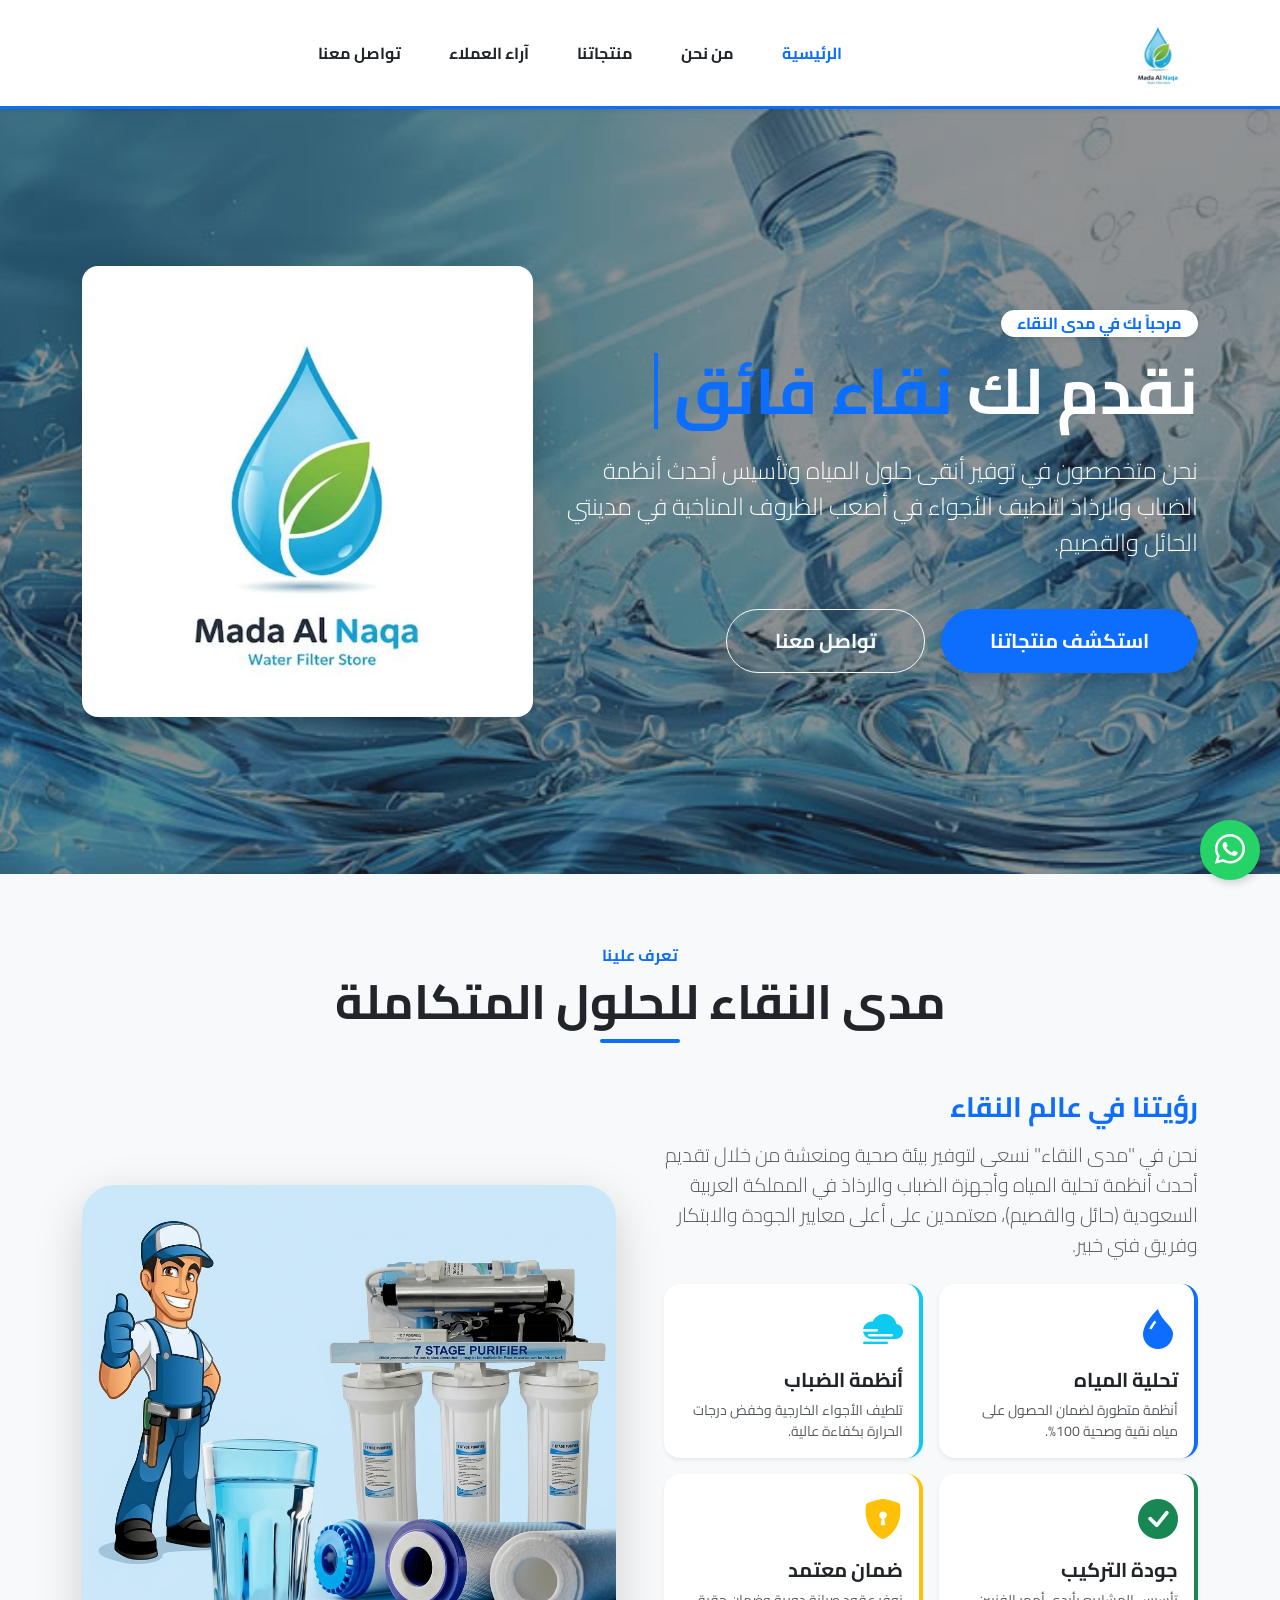
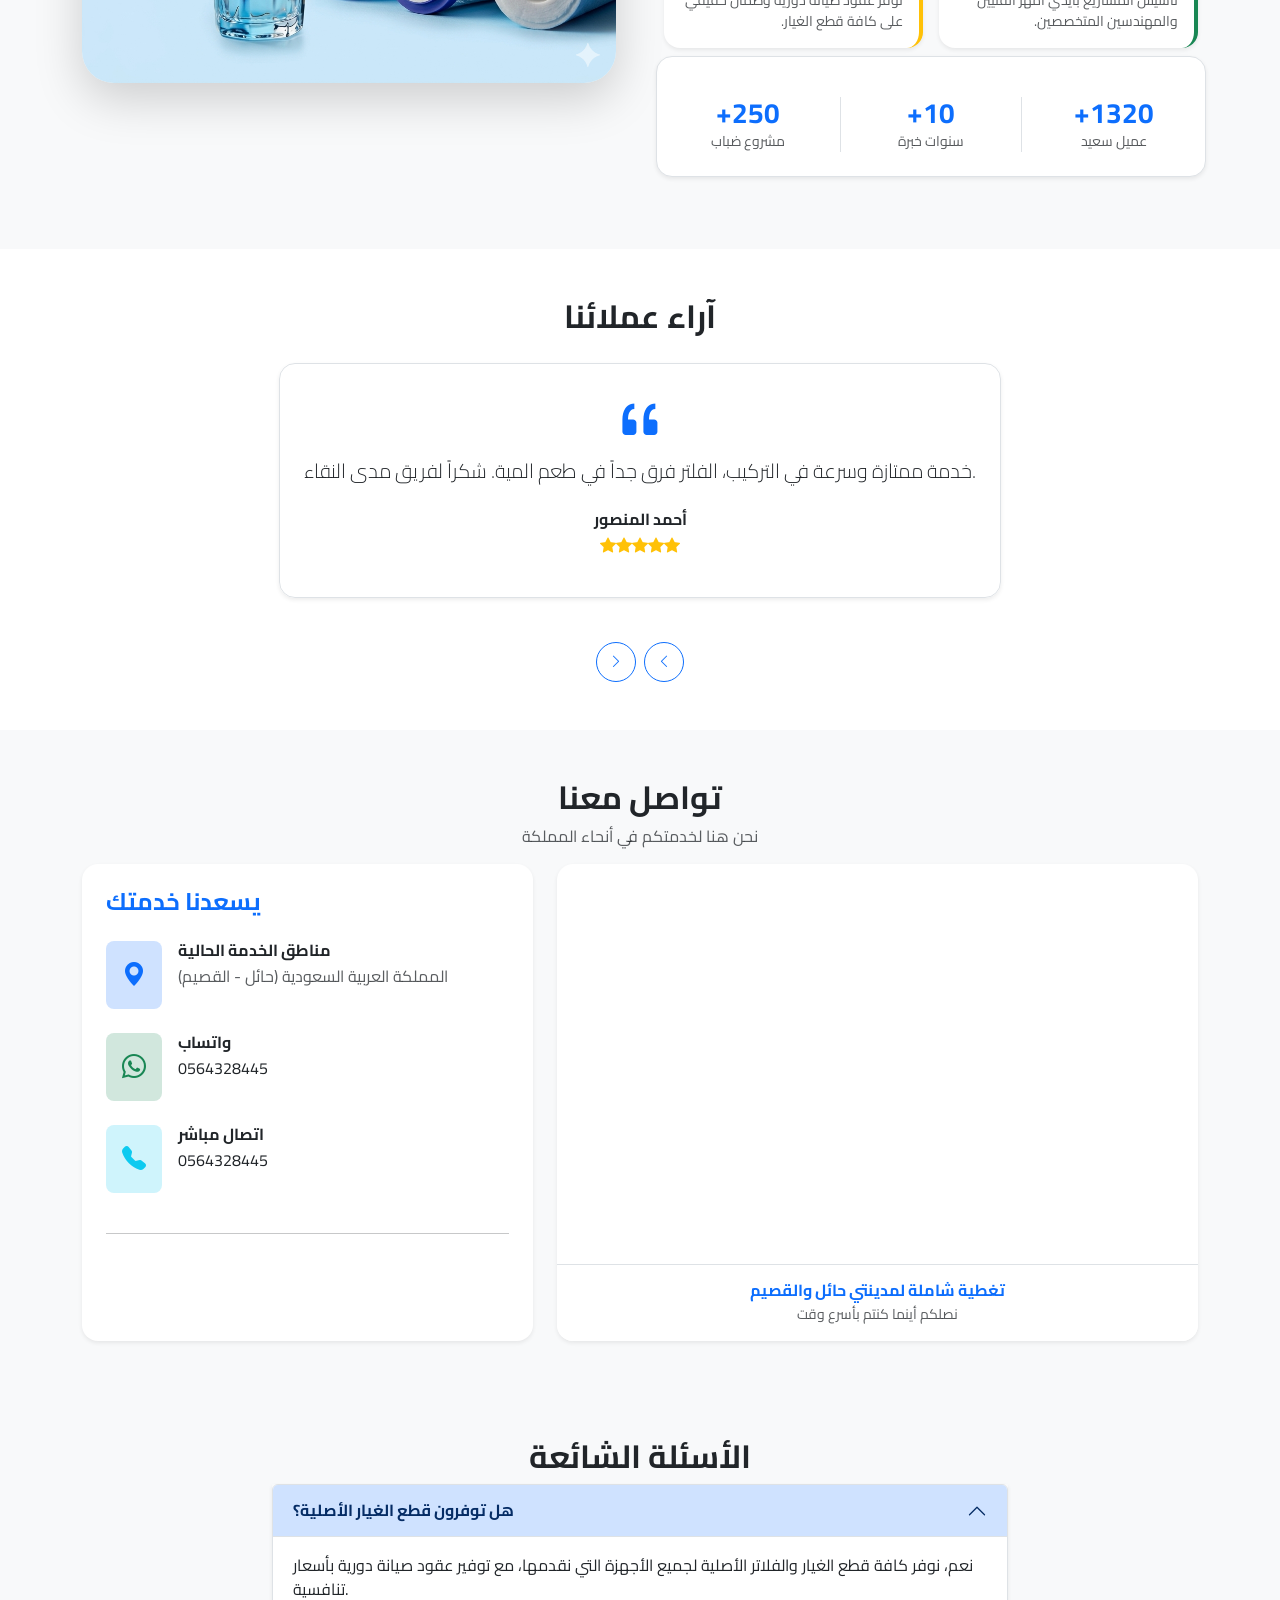
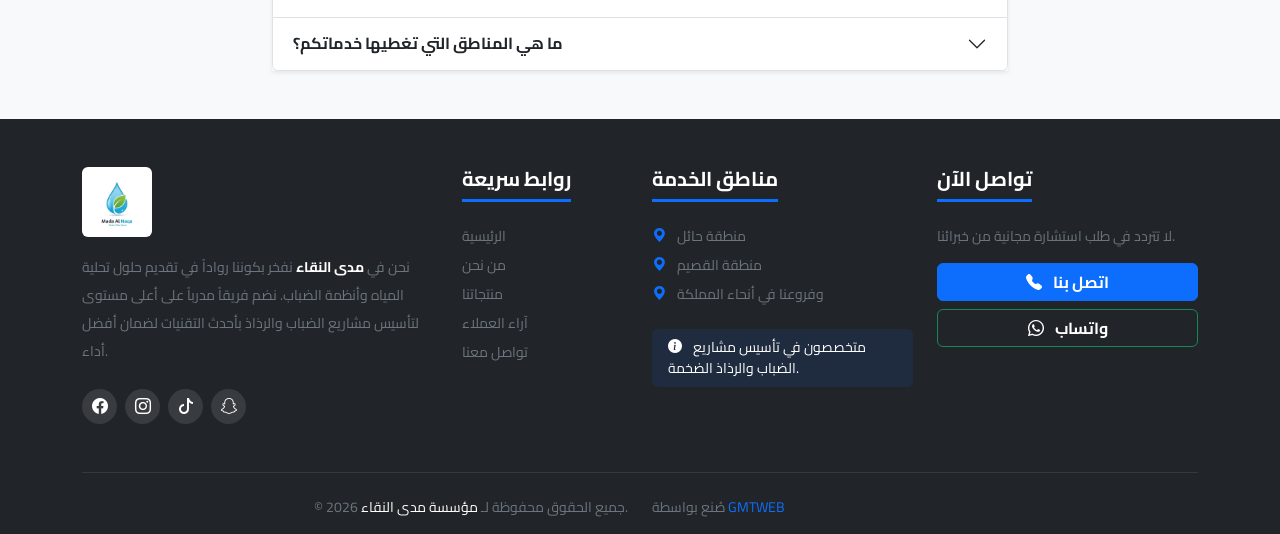
==== index.html @ 0ccb609c "Initial commit for Business project" ====
<!doctype html>
<html lang="en">
  <head>
    <meta charset="UTF-8" />
    <meta name="viewport" content="width=device-width, initial-scale=1.0" />
    <link
      href="https://cdn.jsdelivr.net/npm/bootstrap@5.3.3/dist/css/bootstrap.min.css"
      rel="stylesheet"
    />
    <link
      rel="stylesheet"
      href="https://cdn.jsdelivr.net/npm/bootstrap-icons@1.11.3/font/bootstrap-icons.min.css"
    />
    <link
      href="https://fonts.googleapis.com/css2?family=Cairo:wght@400;600;700&display=swap"
      rel="stylesheet"
    />
    <link rel="stylesheet" href="./Style/style.css" />
    <title>مدى النقاء</title>
  </head>
  <body>
    <nav
      class="navbar navbar-expand-lg sticky-top navbar-light bg-white shadow-sm border-bottom border-primary border-3 py-2"
      dir="rtl"
    >
      <div class="container">
        <a class="navbar-brand me-0" href="#">
          <img
            src="./Style/Photos/logo.jpeg"
            alt="مدى النقاء"
            height="80"
            class="d-inline-block align-top"
          />
        </a>

        <div class="collapse navbar-collapse" id="mainNav">
          <ul
            class="navbar-nav mx-auto mb-2 mb-lg-0 fw-bold gap-lg-3 text-center mt-3 mt-lg-0"
          >
            <li class="nav-item">
              <a class="nav-link text-primary active" href="#hero">الرئيسية</a>
            </li>
            <li class="nav-item">
              <a class="nav-link text-dark" href="#who">من نحن</a>
            </li>
            <li class="nav-item">
              <a class="nav-link text-dark" href="./products/product.html"
                >منتجاتنا</a
              >
            </li>
            <li class="nav-item">
              <a class="nav-link text-dark" href="#testimonials"
                >آراء العملاء</a
              >
            </li>
            <li class="nav-item">
              <a class="nav-link text-dark" href="#contact">تواصل معنا</a>
            </li>
          </ul>
        </div>
        <div class="d-flex align-items-center gap-2">
       

          <button
            class="navbar-toggler border-0 shadow-none"
            type="button"
            data-bs-toggle="collapse"
            data-bs-target="#mainNav"
          >
            <span class="navbar-toggler-icon"></span>
          </button>
        </div>
      </div>
    </nav>
    <!----------------------------------------------------- nav bar ----------------------------------------------------------->
    <section
      id="hero"
      class="hero-bg d-flex align-items-center py-5 position-relative"
      dir="rtl"
      style="
        background-image: url(&quot;./Style/Photos/hero.jpg&quot;);
        background-size: cover;
        background-position: center;
      "
    >
      <div
        class="overlay position-absolute top-0 start-0 w-100 h-100 bg-dark"
        style="opacity: 0.5"
      ></div>
      <div class="container py-lg-5 position-relative z-index-1">
        <div class="row align-items-center">
          <div class="col-lg-7 text-end text-white">
            <h6
              class="text-primary fw-bold text-uppercase mb-3 shadow-sm d-inline-block bg-white px-3 py-1 rounded-pill"
            >
              مرحباً بك في مدى النقاء
            </h6>
            <h1 class="display-3 fw-bold mb-4">
              نقدم لك
              <span
                id="typing"
                class="text-primary border-start border-4 border-primary ps-3"
              ></span>
            </h1>
            <p class="lead mb-5 fs-4">
              نحن متخصصون في توفير أنقى حلول المياه وتأسيس أحدث أنظمة الضباب
              والرذاذ لتلطيف الأجواء في أصعب الظروف المناخية في مدينتي الحائل
              والقصيم.
            </p>
            <div class="d-flex flex-wrap gap-3">
              <a href="./products/product.html"
                class="btn btn-primary btn-lg rounded-pill px-5 py-3 fw-bold shadow"
                >استكشف منتجاتنا</a
              >
              <a
                href="tel:+96630564328445"
                class="btn btn-outline-light btn-lg rounded-pill px-5 py-3 fw-bold"
                >تواصل معنا</a
              >
            </div>
          </div>
          <div class="col-lg-5 d-none d-lg-block">
            <img
              src="./Style/Photos/logo.jpeg"
              class="img-fluid rounded-4 shadow-lg"
              alt="Water Purification"
            />
          </div>
        </div>
      </div>
    </section>
    <!------------------------------------------------------hero end------------------------------------------->
 <section id="who" class="about-section py-5 bg-light" dir="rtl">
    <div class="container py-lg-4">
        <div class="text-center mb-5" data-aos="fade-up">
            <h6 class="text-primary fw-bold text-uppercase" data-key="about_sub">تعرف علينا</h6>
            <h2 class="display-5 fw-bold text-dark" data-key="about_title">مدى النقاء للحلول المتكاملة</h2>
            <div class="mx-auto bg-primary rounded-pill" style="width: 80px; height: 4px"></div>
        </div>

        <div class="row g-5 align-items-center">
            <div class="col-lg-6">
                <h3 class="fw-bold mb-3 text-primary" data-key="vision_title">رؤيتنا في عالم النقاء</h3>
                <p class="lead text-muted mb-4" data-key="vision_text">
                    نحن في "مدى النقاء" نسعى لتوفير بيئة صحية ومنعشة من خلال تقديم أحدث أنظمة تحلية المياه وأجهزة الضباب والرذاذ في المملكة العربية السعودية (حائل والقصيم)، معتمدين على أعلى معايير الجودة والابتكار وفريق فني خبير.
                </p>

                <div class="row g-3 mb-4">
                    <div class="col-md-6">
                        <div class="p-3 bg-white shadow-sm rounded-4 border-end border-primary border-4 h-100 transition-hover">
                            <i class="bi bi-droplet-fill fs-1 text-primary mb-2 d-block"></i>
                            <h5 class="fw-bold" data-key="service_water_title">تحلية المياه</h5>
                            <p class="small text-muted mb-0" data-key="service_water_desc">أنظمة متطورة لضمان الحصول على مياه نقية وصحية 100%.</p>
                        </div>
                    </div>
                    <div class="col-md-6">
                        <div class="p-3 bg-white shadow-sm rounded-4 border-end border-info border-4 h-100 transition-hover">
                            <i class="bi bi-cloud-haze2-fill fs-1 text-info mb-2 d-block"></i>
                            <h5 class="fw-bold" data-key="service_fog_title">أنظمة الضباب</h5>
                            <p class="small text-muted mb-0" data-key="service_fog_desc">تلطيف الأجواء الخارجية وخفض درجات الحرارة بكفاءة عالية.</p>
                        </div>
                    </div>
                    <div class="col-md-6">
                        <div class="p-3 bg-white shadow-sm rounded-4 border-end border-success border-4 h-100 transition-hover">
                            <i class="bi bi-check-circle-fill fs-1 text-success mb-2 d-block"></i>
                            <h5 class="fw-bold" data-key="service_quality_title">جودة التركيب</h5>
                            <p class="small text-muted mb-0" data-key="service_quality_desc">تأسيس المشاريع بأيدي أمهر الفنيين والمهندسين المتخصصين.</p>
                        </div>
                    </div>
                    <div class="col-md-6">
                        <div class="p-3 bg-white shadow-sm rounded-4 border-end border-warning border-4 h-100 transition-hover">
                            <i class="bi bi-shield-lock-fill fs-1 text-warning mb-2 d-block"></i>
                            <h5 class="fw-bold" data-key="service_warranty_title">ضمان معتمد</h5>
                            <p class="small text-muted mb-0" data-key="service_warranty_desc">نوفر عقود صيانة دورية وضمان حقيقي على كافة قطع الغيار.</p>
                        </div>
                    </div>
                </div>

                <div class="row g-3 text-center bg-white rounded-4 shadow-sm py-4 border">
                    <div class="col-4">
                        <h3 class="fw-bold text-primary mb-0"><span class="counter" data-target="1500">0</span>+</h3>
                        <p class="small text-muted mb-0" data-key="stat_clients">عميل سعيد</p>
                    </div>
                    <div class="col-4 border-start border-end">
                        <h3 class="fw-bold text-primary mb-0"><span class="counter" data-target="10">0</span>+</h3>
                        <p class="small text-muted mb-0" data-key="stat_years">سنوات خبرة</p>
                    </div>
                    <div class="col-4">
                        <h3 class="fw-bold text-primary mb-0"><span class="counter" data-target="250">0</span>+</h3>
                        <p class="small text-muted mb-0" data-key="stat_projects">مشروع ضباب</p>
                    </div>
                </div>
            </div>

      <div class="col-12 col-lg-6 mb-5 mb-lg-0">
    <div class="position-relative">
        
        <img src="./Style/Photos/who.png" class="img-fluid rounded-5 shadow-lg position-relative z-1" alt="About Us" />
        
        <div class="position-absolute top-50 start-50 translate-middle z-2">
            </a>
        </div>
    </div>
</div>
        </div>
    </div>
</section>
    <!-- Customers end  -->
    <section class="py-5 bg-white" id="testimonials">
      <div class="container">
        <div class="section-title text-center">
          <h2 class="fw-bold text-dark">آراء عملائنا</h2>
        </div>

        <div
          id="customerCarousel"
          class="carousel slide"
          data-bs-ride="carousel"
        >
          <div class="carousel-inner">
            <div class="carousel-item active">
              <div class="row justify-content-center">
                <div class="col-md-8 text-center">
                  <div class="p-4 shadow-sm rounded-4 border">
                    <i class="bi bi-quote text-primary display-4"></i>
                    <p class="lead mb-4">
                      خدمة ممتازة وسرعة في التركيب، الفلتر فرق جداً في طعم
                      المية. شكراً لفريق مدى النقاء.
                    </p>
                    <h6 class="fw-bold mb-1">أحمد المنصور</h6>
                    <div class="text-warning mb-3">
                      <i class="bi bi-star-fill"></i
                      ><i class="bi bi-star-fill"></i
                      ><i class="bi bi-star-fill"></i
                      ><i class="bi bi-star-fill"></i
                      ><i class="bi bi-star-fill"></i>
                    </div>
                  </div>
                </div>
              </div>
            </div>

            <div class="carousel-item">
              <div class="row justify-content-center">
                <div class="col-md-8 text-center">
                  <div class="p-4 shadow-sm rounded-4 border">
                    <i class="bi bi-quote text-primary display-4"></i>
                    <p class="lead mb-4">
                      نظام الرذاذ في الكافيه عندي غير الأجواء تماماً، الزباين
                      مبسوطة جداً بالتبريد.
                    </p>
                    <h6 class="fw-bold mb-1">خالد العتيبي</h6>
                    <div class="text-warning mb-3">
                      <i class="bi bi-star-fill"></i
                      ><i class="bi bi-star-fill"></i
                      ><i class="bi bi-star-fill"></i
                      ><i class="bi bi-star-fill"></i
                      ><i class="bi bi-star-fill"></i>
                    </div>
                  </div>
                </div>
              </div>
            </div>

            <div class="carousel-item">
              <div class="row justify-content-center">
                <div class="col-md-8 text-center">
                  <div class="p-4 shadow-sm rounded-4 border">
                    <i class="bi bi-quote text-primary display-4"></i>
                    <p class="lead mb-4">
                      التزام بالمواعيد وأمانة في الشغل، أنصح بشدة بالتعامل معهم
                      في محطات التحلية.
                    </p>
                    <h6 class="fw-bold mb-1">محمد الشمري</h6>
                    <div class="text-warning mb-3">
                      <i class="bi bi-star-fill"></i
                      ><i class="bi bi-star-fill"></i
                      ><i class="bi bi-star-fill"></i
                      ><i class="bi bi-star-fill"></i
                      ><i class="bi bi-star-half"></i>
                    </div>
                  </div>
                </div>
              </div>
            </div>
          </div>

          <div class="d-flex justify-content-center mt-4 gap-2">
            <button
              class="btn btn-outline-primary btn-sm rounded-circle"
              type="button"
              data-bs-target="#customerCarousel"
              data-bs-slide="prev"
            >
              <i class="bi bi-chevron-right"></i>
            </button>
            <button
              class="btn btn-outline-primary btn-sm rounded-circle"
              type="button"
              data-bs-target="#customerCarousel"
              data-bs-slide="next"
            >
              <i class="bi bi-chevron-left"></i>
            </button>
          </div>
        </div>
      </div>
    </section>

    <!--  contact section  -->
    <section class="py-5 bg-light" id="contact">
      <div class="container">
        <div class="section-title text-center">
          <h2 class="fw-bold text-dark">تواصل معنا</h2>
          <p class="text-muted">نحن هنا لخدمتكم في أنحاء المملكة</p>
        </div>

        <div class="row g-4">
          <div class="col-lg-5">
            <div class="card h-100 border-0 shadow-sm p-4 rounded-4">
              <h4 class="fw-bold text-primary mb-4">يسعدنا خدمتك</h4>

              <div class="d-flex align-items-start mb-4">
                <div class="bg-primary-subtle p-3 rounded-3 me-3">
                  <i class="bi bi-geo-alt-fill text-primary fs-4"></i>
                </div>
                <div>
                  <h6 class="fw-bold mb-1">مناطق الخدمة الحالية</h6>
                  <p class="text-muted mb-0">
                    المملكة العربية السعودية (حائل - القصيم)
                  </p>
                </div>
              </div>

              <div class="d-flex align-items-start mb-4">
                <div class="bg-success-subtle p-3 rounded-3 me-3">
                  <i class="bi bi-whatsapp text-success fs-4"></i>
                </div>
                <div>
                  <h6 class="fw-bold mb-1">واتساب</h6>
                  <a
                    href="https://wa.me/966564328445"
                    class="text-decoration-none text-dark"
                    >0564328445</a
                  >
                </div>
              </div>

              <div class="d-flex align-items-start mb-4">
                <div class="bg-info-subtle p-3 rounded-3 me-3">
                  <i class="bi bi-telephone-fill text-info fs-4"></i>
                </div>
                <div>
                  <h6 class="fw-bold mb-1">اتصال مباشر</h6>
                  <a
                    href="tel:+966564328445"
                    class="text-decoration-none text-dark"
                    >0564328445</a
                  >
                </div>
              </div>

              <hr />
            </div>
          </div>

          <div class="col-lg-7">
            <div
              class="card h-100 border-0 shadow-sm overflow-hidden rounded-4"
            >
              <div class="card-body p-0 d-flex flex-column">
                <div class="flex-grow-1">
                  <iframe
                    src="https://www.google.com/maps/embed?pb=!1m18!1m12!1m3!1d3538.433932038192!2d41.66582880000001!3d27.5179749!2m3!1f0!2f0!3f0!3m2!1i1024!2i768!4f13.1!3m3!1m2!1s0x157641fc32abf65d%3A0x117dfb77ad430abf!2z2YXYr9mKINin2YTZhtmC2KfYoSDZgdmE2KfYqtixINmF2YrYp9mHINmI2KPYrNmH2LLZhyDYsdiw2KfYsCDZiNi22KjYp9io!5e0!3m2!1sar!2seg!4v1774879948051!5m2!1sar!2seg"
                    loading="lazy"
                    width="100%"
                    height="400"
                    style="border: 0; display: block"
                    allowfullscreen=""
                    loading="lazy"
                    referrerpolicy="no-referrer-when-downgrade"
                  >
                  </iframe>
                </div>

                <div class="p-3 bg-white text-center border-top">
                  <h6 class="fw-bold mb-1 text-primary">
                    تغطية شاملة لمدينتي حائل والقصيم
                  </h6>
                  <p class="text-muted small mb-0">
                    نصلكم أينما كنتم بأسرع وقت
                  </p>
                </div>
              </div>
            </div>
          </div>
        </div>
      </div>
    </section>
<!-- asks section  -->
 <section class="py-5 bg-light">
    <div class="container">
        <div class="section-title text-center">
            <h2 class="fw-bold text-dark">الأسئلة الشائعة</h2>
        </div>
        <div class="row justify-content-center">
            <div class="col-lg-8">
                <div class="accordion shadow-sm" id="faqAccordion">
                    <div class="accordion-item shadow-none">
                        <h2 class="accordion-header">
                            <button class="accordion-button fw-bold" type="button" data-bs-toggle="collapse" data-bs-target="#q1">
                                هل توفرون قطع الغيار الأصلية؟
                            </button>
                        </h2>
                        <div id="q1" class="accordion-collapse collapse show" data-bs-parent="#faqAccordion">
                            <div class="accordion-body">
                                نعم، نوفر كافة قطع الغيار والفلاتر الأصلية لجميع الأجهزة التي نقدمها، مع توفير عقود صيانة دورية بأسعار تنافسية.
                            </div>
                        </div>
                    </div>
                    <div class="accordion-item shadow-none">
                        <h2 class="accordion-header">
                            <button class="accordion-button collapsed fw-bold" type="button" data-bs-toggle="collapse" data-bs-target="#q2">
                                ما هي المناطق التي تغطيها خدماتكم؟
                            </button>
                        </h2>
                        <div id="q2" class="accordion-collapse collapse" data-bs-parent="#faqAccordion">
                            <div class="accordion-body">
                                نغطي كافة أنحاء مدينتى حائل والقصيم بفرق فنية مجهزة للوصول إليكم أينما كنتم في أسرع وقت.
                            </div>
                        </div>
                    </div>
                </div>
            </div>
        </div>
    </div>
</section>




    <!-- footer end  -->
     <footer class="bg-dark text-white pt-5 pb-3">
    <div class="container">
        <div class="row g-4">
            <div class="col-lg-4 col-md-6">
                <img src="../Style/Photos/logo.jpeg" alt="مدى النقاء" height="70" class="mb-3 rounded bg-white p-1">
                <p class="small text-secondary lh-lg">
                    نحن في <span class="text-white fw-bold">مدى النقاء</span> نفخر بكوننا رواداً في تقديم حلول تحلية المياه وأنظمة الضباب. نضم فريقاً مدرباً على أعلى مستوى لتأسيس مشاريع الضباب والرذاذ بأحدث التقنيات لضمان أفضل أداء.
                </p>
                <div class="d-flex gap-2 mt-4">
                    <a href="https://www.facebook.com/share/18eUU6Benv/" class="social-icon fb"><i class="bi bi-facebook"></i></a>
                    <a href="https://www.instagram.com/mada_al_naga" class="social-icon ig"><i class="bi bi-instagram"></i></a>
                    <a href="https://www.tiktok.com/@mada.al.naqa" class="social-icon tk"><i class="bi bi-tiktok"></i></a>
                    <a href="https://www.snapchat.com/add/madaalnaqa" class="social-icon sn"><i class="bi bi-snapchat"></i></a>
                </div>
            </div>

            <div class="col-lg-2 col-md-6">
                <h5 class="fw-bold mb-4 border-bottom border-primary border-3 pb-2 d-inline-block">روابط سريعة</h5>
                <ul class="list-unstyled footer-links">
                    <li><a href="../index.html" class="text-secondary text-decoration-none small d-block mb-2">الرئيسية</a></li>
                    <li><a href="../index.html#who" class="text-secondary text-decoration-none small d-block mb-2">من نحن</a></li>
                    <li><a href="./products/product.html" class="text-secondary text-decoration-none small d-block mb-2">منتجاتنا</a></li>
                    <li><a href="../index.html#testimonials" class="text-secondary text-decoration-none small d-block mb-2">آراء العملاء</a></li>
                    <li><a href="../index.html#contact" class="text-secondary text-decoration-none small d-block mb-2">تواصل معنا</a></li>
                </ul>
            </div>

            <div class="col-lg-3 col-md-6">
                <h5 class="fw-bold mb-4 border-bottom border-primary border-3 pb-2 d-inline-block">مناطق الخدمة</h5>
                <p class="text-secondary small mb-2"><i class="bi bi-geo-alt-fill text-primary me-2"></i> منطقة حائل</p>
                <p class="text-secondary small mb-2"><i class="bi bi-geo-alt-fill text-primary me-2"></i> منطقة القصيم</p>
                <p class="text-secondary small mb-4"><i class="bi bi-geo-alt-fill text-primary me-2"></i> وفروعنا في أنحاء المملكة</p>
                <div class="alert alert-primary py-2 px-3 small border-0 bg-opacity-10 text-white" style="background-color: rgba(13, 110, 253, 0.1);">
                    <i class="bi bi-info-circle-fill me-2"></i> متخصصون في تأسيس مشاريع الضباب والرذاذ الضخمة.
                </div>
            </div>

            <div class="col-lg-3 col-md-6">
                <h5 class="fw-bold mb-4 border-bottom border-primary border-3 pb-2 d-inline-block">تواصل الآن</h5>
                <p class="text-secondary small mb-3">لا تتردد في طلب استشارة مجانية من خبرائنا.</p>
                <a href="tel:+966564328445" class="btn btn-primary w-100 mb-2 fw-bold"><i class="bi bi-telephone-fill me-2"></i> اتصل بنا</a>
                <a href="https://wa.me/966564328445" class="btn btn-outline-success w-100 fw-bold text-white"><i class="bi bi-whatsapp me-2"></i> واتساب</a>
            </div>
        </div>

        <hr class="mt-5 mb-4 border-secondary opacity-25">
        
        <div class="row align-items-center">
            <div class="col-md-6 text-center text-md-end">
                <p class="small text-secondary mb-0">© 2026 جميع الحقوق محفوظة لـ <span class="text-white">مؤسسة مدى النقاء</span>.</p>
            </div>
            <div class="col-md-6 text-center text-md-start mt-3 mt-md-0">
                <p class="small text-secondary mb-0">صُنع  بواسطة <a href="https://www.facebook.com/profile.php?id=100090592885243&locale=ar_AR" class="text-primary text-decoration-none">GMTWEB</a></p>
            </div>
        </div>
    </div>
</footer>

    <script src="https://cdn.jsdelivr.net/npm/bootstrap@5.3.3/dist/js/bootstrap.bundle.min.js"></script>
    <script src="./main.js"></script>
  </body>
</html>
---- Style/style.css ----
body {
    font-family: 'Cairo', sans-serif;
    overflow-x: hidden;
}

.nav-link {
    position: relative;
    transition: all 0.3s ease-in-out;
    padding: 0.5rem 1rem !important;
}

@media (min-width: 992px) {
    .nav-link:hover {
        color: #0d6efd !important;
        transform: translateY(-2px);
    }
    .nav-link::after {
        content: '';
        position: absolute;
        width: 0;
        height: 2px;
        bottom: 0;
        right: 0;
        background-color: #0d6efd;
        transition: width 0.3s ease-in-out;
    }
    .nav-link:hover::after {
        width: 100%;
    }
}

@media (max-width: 991px) {
    .navbar-collapse {
        background: #f8f9fa;
        margin-top: 15px;
        padding: 20px;
        border-radius: 15px;
        border: 1px solid #dee2e6;
    }
    .nav-link {
        border-bottom: 1px solid #eee;
        padding: 12px 0 !important;
    }
    .nav-link:last-child {
        border-bottom: none;
    }
}

/* nav extra style  */
.hero-bg {
    background-color: #f0faff;
    background-image: radial-gradient(#d1eefc 1px, transparent 1px);
    background-size: 20px 20px;
    min-height: 85vh;
}

#typing {
    min-height: 1.2em;
    display: inline-block;
}

.btn-primary {
    transition: all 0.3s ease;
}

.btn-primary:hover {
    transform: translateY(-5px);
    box-shadow: 0 10px 20px rgba(13, 110, 253, 0.3) !important;
}

@media (max-width: 991px) {
    .hero-bg {
        text-align: center !important;
    }
    .col-lg-7 .d-flex {
        justify-content: center !important;
    }
}


/* hero extra Style  */


.about-section {
    overflow: hidden;
}

.about-section .shadow-sm {
    transition: all 0.3s ease-in-out;
}

.about-section .shadow-sm:hover {
    transform: translateY(-10px);
    box-shadow: 0 1rem 3rem rgba(0,0,0,0.1) !important;
}

.rounded-5 {
    border-radius: 2rem !important;
}

@media (max-width: 991px) {
    .about-section {
        text-align: center;
    }
    .about-section .border-end {
        border-top: 4px solid #0d6efd !important; 
    }
    .about-section .text-md-start {
        text-align: center !important;
    }
}

/* Who Extra Style  */
.transition-hover {
    transition: all 0.3s ease;
}
.transition-hover:hover {
    transform: scale(1.03);
    box-shadow: 0 10px 20px rgba(0,0,0,0.1) !important;
}



@keyframes pulse {
    0% { box-shadow: 0 0 0 0 rgba(13, 110, 253, 0.7); }
    70% { box-shadow: 0 0 0 20px rgba(13, 110, 253, 0); }
    100% { box-shadow: 0 0 0 0 rgba(13, 110, 253, 0); }
}

.image-overlay-decoration {
    position: absolute;
    width: 100%;
    height: 100%;
    border: 10px solid #0d6efd;
    border-radius: 50px;
    top: -20px;
    left: -20px;
    z-index: 0;
}
/* second extra style  */
#customerCarousel .carousel-item {
    padding: 20px 10px;
}
#customerCarousel .btn-outline-primary {
    width: 40px;
    height: 40px;
    display: flex;
    align-items: center;
    justify-content: center;
}


/* three extra style  */


.bg-primary-subtle { background-color: #cfe2ff; }
.bg-success-subtle { background-color: #d1e7dd; }
.bg-info-subtle { background-color: #cff4fc; }

#contact .card {
    transition: transform 0.3s ease;
}
#contact .card:hover {
    transform: translateY(-5px);
}
/* last section extra style  */


.social-icon {
    width: 35px;
    height: 35px;
    display: inline-flex;
    align-items: center;
    justify-content: center;
    background: rgba(255,255,255,0.1);
    color: white;
    border-radius: 50%;
    text-decoration: none;
    transition: 0.3s ease;
}
.social-icon:hover { transform: translateY(-3px); color: white; }
.fb:hover { background: #3b5998; }
.ig:hover { background: #e4405f; }
.tk:hover { background: #000000; border: 1px solid #fff; }
.sn:hover { background: #fffc00; color: #000; }

.footer-links a:hover {
    color: #0d6efd !important;
    padding-right: 5px;
    transition: 0.3s;
}
/* footer  */
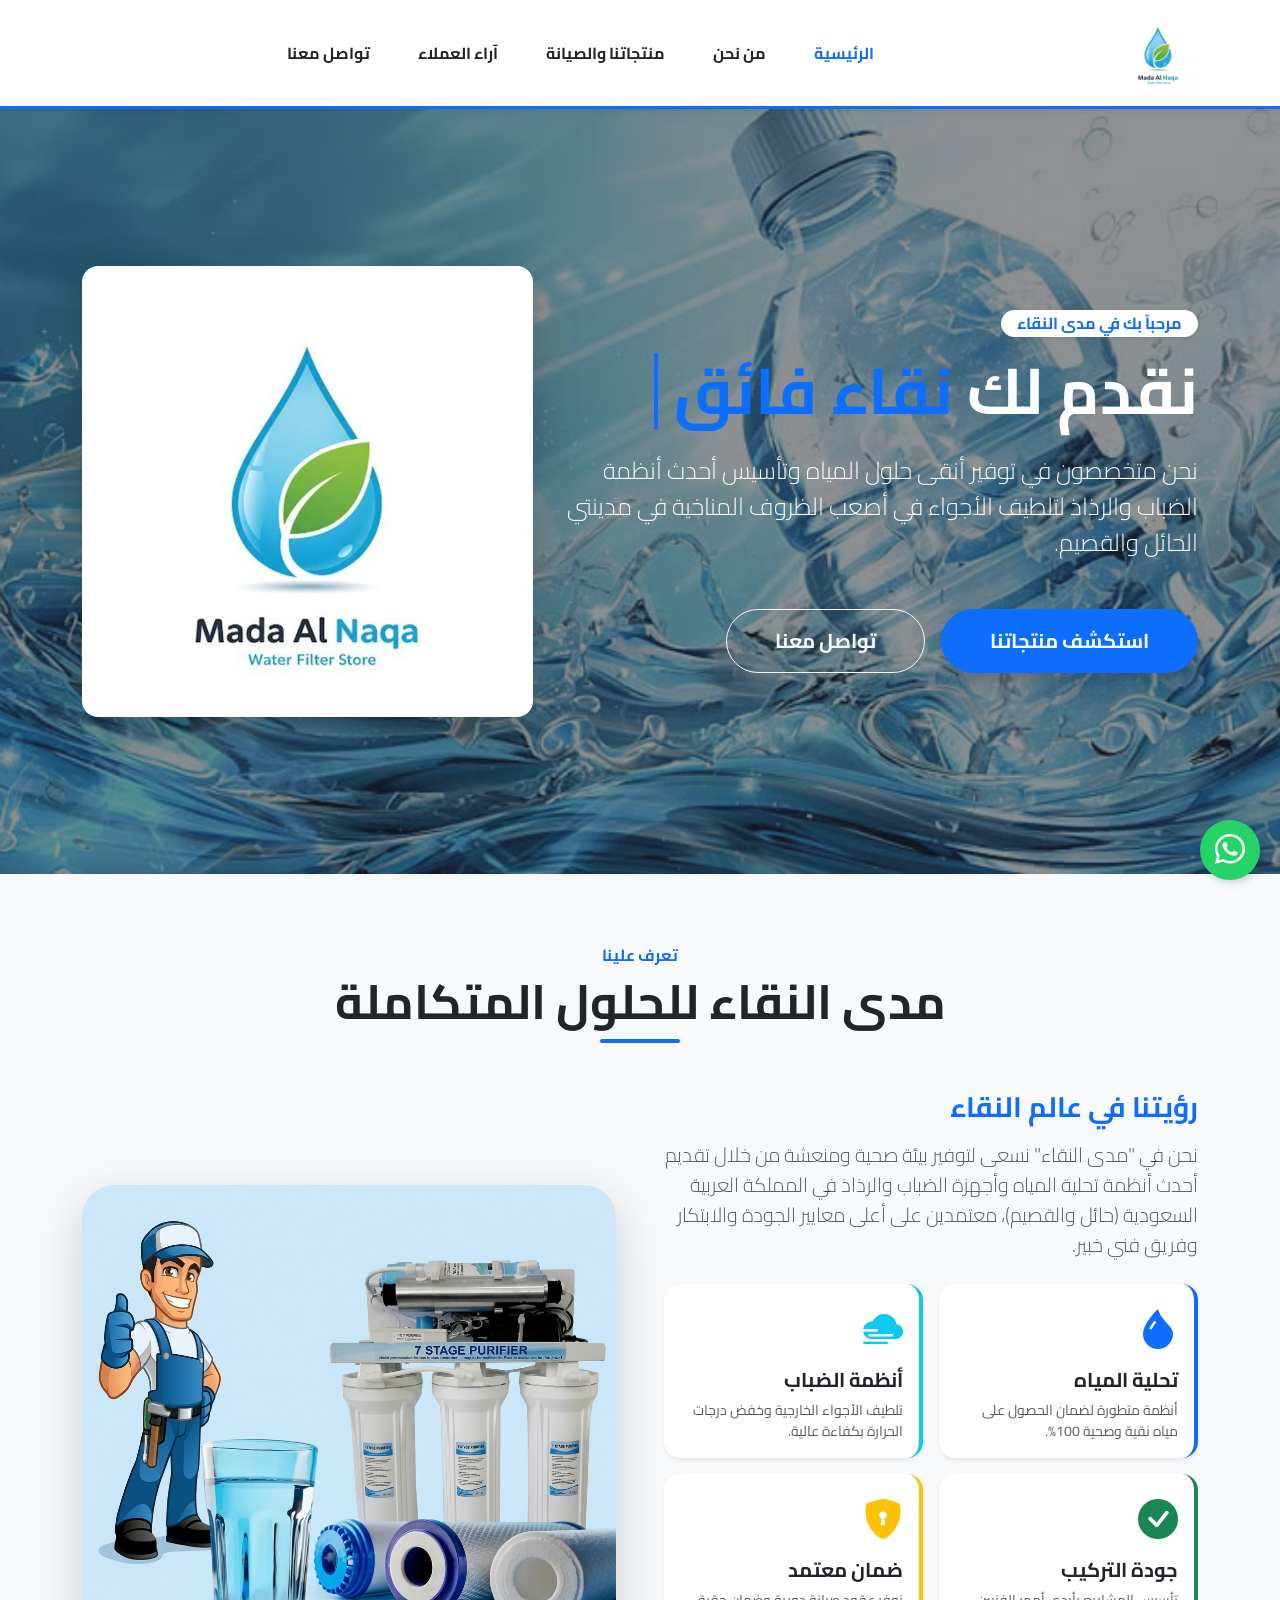
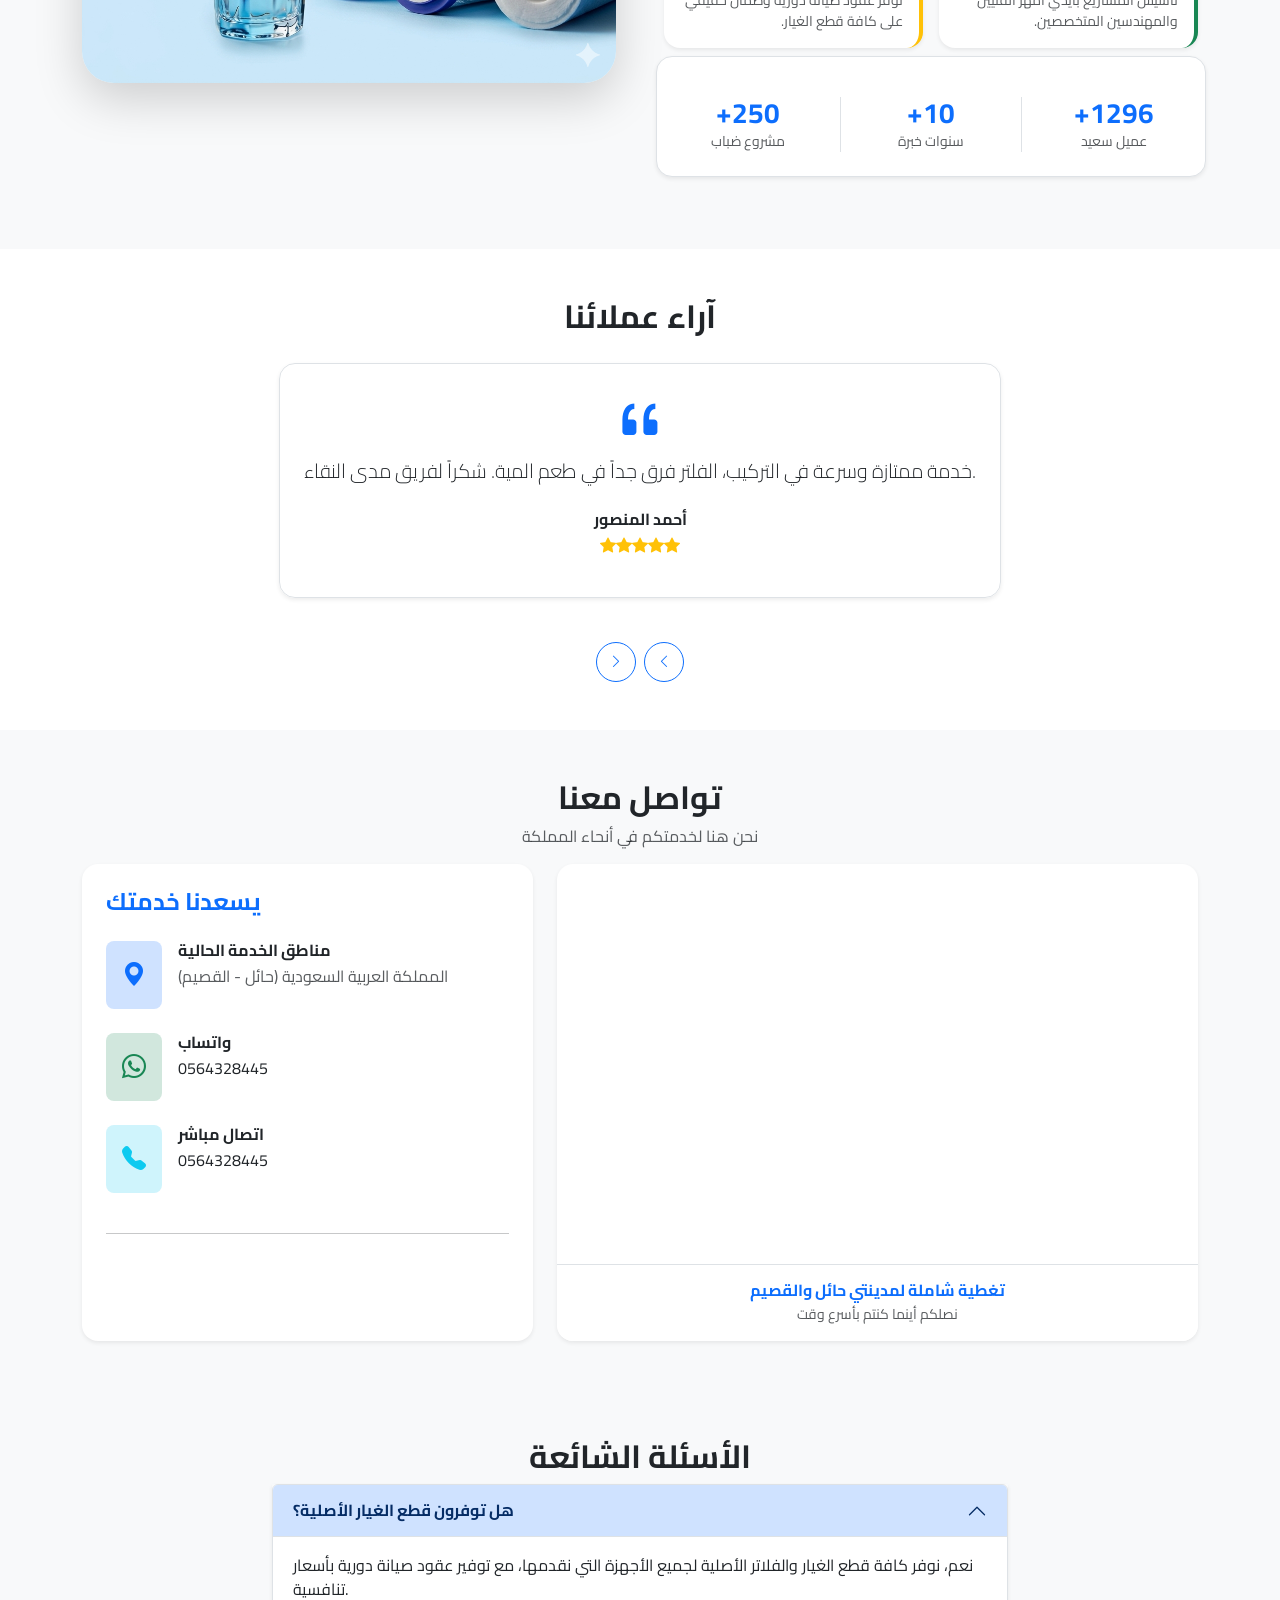
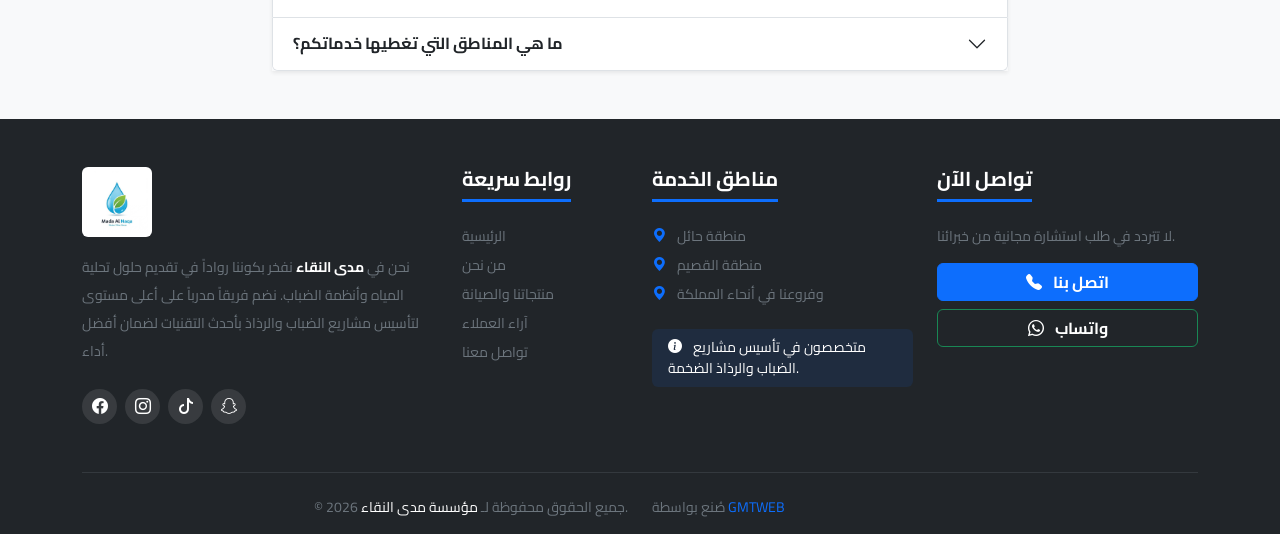
==== commit 47d18e82: "اخر تعديل" ====
--- a/index.html
+++ b/index.html
@@ -45,7 +45,7 @@
             </li>
             <li class="nav-item">
               <a class="nav-link text-dark" href="./products/product.html"
-                >منتجاتنا</a
+                >منتجاتنا والصيانة</a
               >
             </li>
             <li class="nav-item">
@@ -461,7 +461,7 @@
                 <ul class="list-unstyled footer-links">
                     <li><a href="../index.html" class="text-secondary text-decoration-none small d-block mb-2">الرئيسية</a></li>
                     <li><a href="../index.html#who" class="text-secondary text-decoration-none small d-block mb-2">من نحن</a></li>
-                    <li><a href="./products/product.html" class="text-secondary text-decoration-none small d-block mb-2">منتجاتنا</a></li>
+                    <li><a href="./products/product.html" class="text-secondary text-decoration-none small d-block mb-2">منتجاتنا والصيانة </a></li>
                     <li><a href="../index.html#testimonials" class="text-secondary text-decoration-none small d-block mb-2">آراء العملاء</a></li>
                     <li><a href="../index.html#contact" class="text-secondary text-decoration-none small d-block mb-2">تواصل معنا</a></li>
                 </ul>
